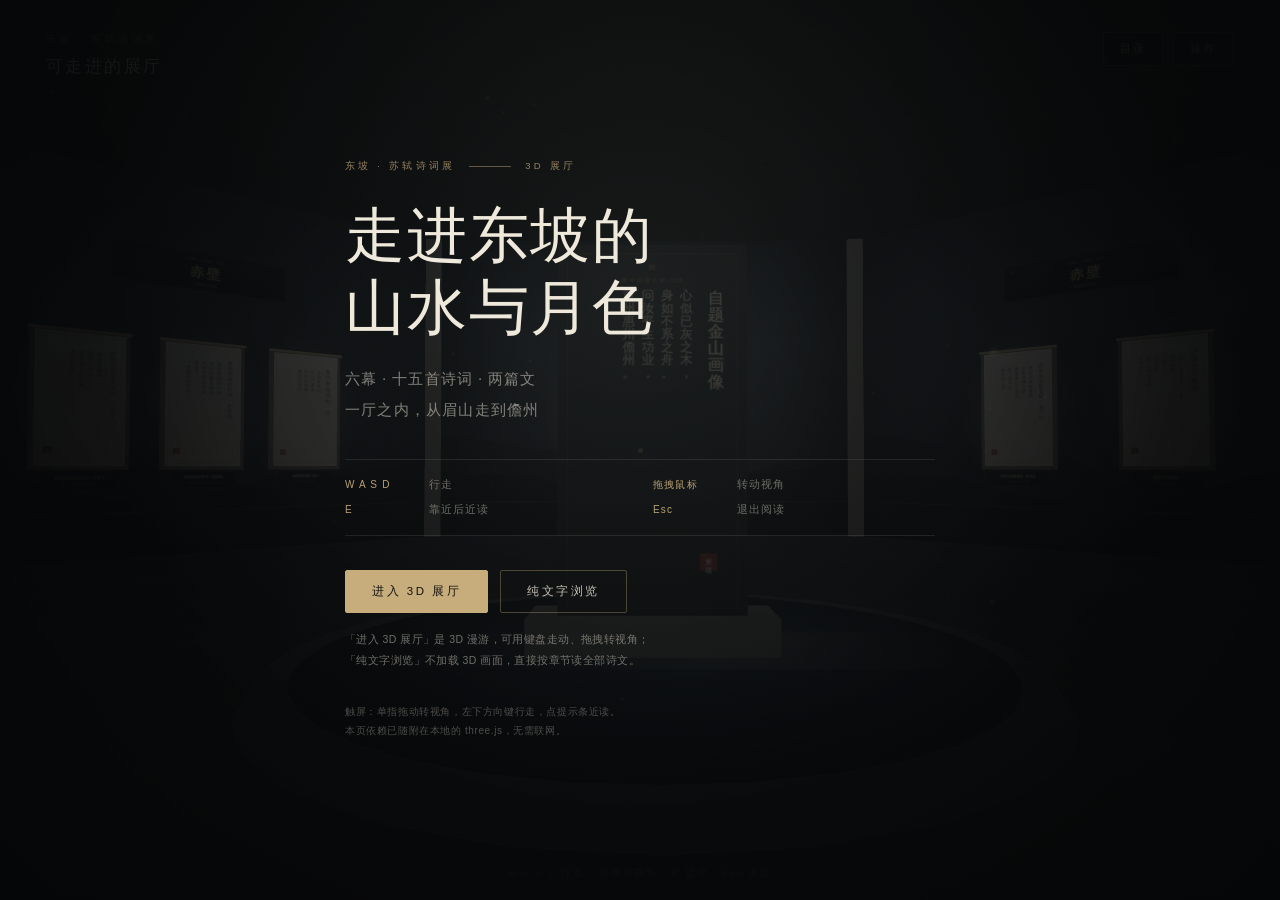
==== 3d/index.html @ 2c16af74 "新增 3D 展厅：3d/ 目录" ====
<!doctype html>
<html lang="zh-CN">
<head>
<meta charset="utf-8">
<meta name="viewport" content="width=device-width, initial-scale=1, viewport-fit=cover">
<title>东坡 · 苏轼诗词展 · 3D 展厅</title>
<meta name="description" content="东坡 · 苏轼诗词展的可走进 3D 展厅：六幕、十五首诗词与两篇文，环绕一室，可行走、可近读。">
<meta name="theme-color" content="#090a0b">
<link rel="stylesheet" href="hall.css">
</head>
<body>
<canvas id="hall" aria-label="东坡诗词 3D 展厅"></canvas>

<div class="vignette" aria-hidden="true"></div>
<div class="grain" aria-hidden="true"></div>

<header class="hud">
  <div class="brand">
    <p class="brand-kicker">东坡 · 苏轼诗词展</p>
    <h1 class="brand-title">可走进的展厅</h1>
  </div>
  <div class="hud-actions">
    <button class="hud-btn" id="btnIndex" type="button">目录</button>
    <button class="hud-btn" id="btnHelp" type="button">操作</button>
  </div>
</header>

<div class="reticle" id="reticle" aria-hidden="true"></div>

<button class="prompt" id="prompt" type="button" hidden>
  <span class="prompt-body">
    <span class="prompt-title" id="promptTitle">—</span>
    <span class="prompt-meta" id="promptMeta">—</span>
  </span>
  <span class="prompt-key"><b>E</b><span>近读</span></span>
</button>

<p class="hint" id="hint">W A S D 行走 · 拖拽转视角 · E 近读 · Esc 退出</p>

<div class="dpad" id="dpad" aria-hidden="true">
  <button class="dpad-btn up" data-move="forward" type="button" aria-label="前进">↑</button>
  <button class="dpad-btn left" data-move="left" type="button" aria-label="左移">←</button>
  <button class="dpad-btn down" data-move="back" type="button" aria-label="后退">↓</button>
  <button class="dpad-btn right" data-move="right" type="button" aria-label="右移">→</button>
</div>

<p class="fallback-tip" id="fallbackTip" hidden>当前浏览器未能启用 WebGL。可以先用「平面阅读」浏览全部展品。</p>

<!-- 入口 -->
<div class="start" id="start">
  <div class="start-inner">
    <p class="start-kicker">东坡 · 苏轼诗词展 <i></i> 3D 展厅</p>
    <h1 class="start-title">走进东坡的<br>山水与月色</h1>
    <p class="start-sub">六幕 · 十五首诗词 · 两篇文<br>一厅之内，从眉山走到儋州</p>
    <ul class="start-keys">
      <li><b>W A S D</b><span>行走</span></li>
      <li><b>拖拽鼠标</b><span>转动视角</span></li>
      <li><b>E</b><span>靠近后近读</span></li>
      <li><b>Esc</b><span>退出阅读</span></li>
    </ul>
    <div class="start-actions">
      <button class="btn btn-solid" id="btnEnter" type="button">进入 3D 展厅</button>
      <button class="btn" id="btnFlat" type="button">纯文字浏览</button>
    </div>
    <p class="start-choose">「进入 3D 展厅」是 3D 漫游，可用键盘走动、拖拽转视角；<br>「纯文字浏览」不加载 3D 画面，直接按章节读全部诗文。</p>
    <p class="start-note">触屏：单指拖动转视角，左下方向键行走，点提示条近读。<br>本页依赖已随附在本地的 three.js，无需联网。</p>
  </div>
</div>

<!-- 纯文字浏览（无 3D） -->
<section class="flat" id="flat" aria-hidden="true">
  <div class="flat-inner">
    <header class="flat-head">
      <div>
        <p class="flat-kicker">东坡 · 苏轼诗词展</p>
        <h1 class="flat-title">纯文字浏览</h1>
      </div>
      <button class="btn btn-solid" id="btnEnter3D" type="button">进入 3D 展厅</button>
    </header>
    <div class="flat-grid">
      <nav class="flat-nav" id="flatNav" aria-label="展品目录"></nav>
      <article class="flat-article" id="flatArticle"></article>
    </div>
  </div>
</section>

<!-- 近读 -->
<div class="reader" id="reader" role="dialog" aria-modal="true" aria-hidden="true" aria-labelledby="readerTitle">
  <div class="reader-card">
    <button class="reader-close" id="btnCloseReader" type="button" aria-label="关闭阅读">×</button>
    <p class="reader-kicker" id="readerKicker"></p>
    <h2 class="reader-title" id="readerTitle"></h2>
    <div class="reader-verse" id="readerVerse"></div>
    <p class="reader-note" id="readerNote"></p>
    <div class="reader-foot">
      <span class="reader-seal" aria-hidden="true">東坡</span>
      <button class="btn btn-ghost" id="btnBack" type="button">返回展厅 · Esc</button>
    </div>
  </div>
</div>

<!-- 目录 / 平面阅读 -->
<div class="drawer" id="drawer" aria-hidden="true">
  <div class="drawer-panel" role="dialog" aria-modal="true" aria-label="展览目录">
    <div class="drawer-head">
      <p>展览目录 <span>六幕 · 十七件</span></p>
      <button class="drawer-close" id="btnCloseIndex" type="button" aria-label="关闭目录">×</button>
    </div>
    <div class="drawer-body" id="drawerBody"></div>
    <p class="drawer-foot">点击展品，会走到它面前并展开全文。仅浏览文字也可用此目录。</p>
  </div>
</div>

<!-- 操作说明 -->
<div class="help" id="help" aria-hidden="true">
  <div class="help-card" role="dialog" aria-modal="true" aria-label="操作说明">
    <div class="help-head">
      <p>漫游方式</p>
      <button class="drawer-close" id="btnCloseHelp" type="button" aria-label="关闭说明">×</button>
    </div>
    <dl class="help-list">
      <dt>W / A / S / D</dt><dd>前后左右行走，按住 Shift 走快一些</dd>
      <dt>↑ / ↓ / ← / →</dt><dd>同样可以行走</dd>
      <dt>拖拽画面</dt><dd>转动视角；点击画面可近距离阅读</dd>
      <dt>E</dt><dd>靠近展品、出现提示时，展开全文</dd>
      <dt>Esc</dt><dd>退出阅读 / 关闭面板</dd>
      <dt>目录</dt><dd>随时跳到任意展品，或只读文字</dd>
    </dl>
    <p class="help-note">展厅中央的碑，是《自题金山画像》。四周八面墙，依次是序章、湖山、赤壁、庐山、岭南。</p>
  </div>
</div>

<script src="vendor/three.min.js"></script>
<script src="data.js"></script>
<script src="hall.js"></script>
</body>
</html>
---- 3d/hall.css ----
/* 东坡 · 苏轼诗词展 · 3D 展厅 */
:root{
  --bg:#090a0b;
  --paper:#eae4d7;
  --gold:#c7ac7c;
  --seal:#a83a2c;
  --dim:rgba(234,228,215,.58);
  --faint:rgba(234,228,215,.32);
  --font-serif:"Songti SC","STSong","Noto Serif CJK SC","Source Han Serif SC","Source Han Serif CN","SimSun",serif;
  --font-sans:"PingFang SC","Hiragino Sans GB","Microsoft YaHei","Helvetica Neue",sans-serif;
  --ease:cubic-bezier(.22,.68,.18,1);
}
*,*::before,*::after{box-sizing:border-box;}
html,body{height:100%;}
body{
  margin:0;overflow:hidden;background:var(--bg);color:var(--paper);
  font-family:var(--font-serif);
  -webkit-font-smoothing:antialiased;
  -webkit-text-size-adjust:100%;
}
button{font:inherit;color:inherit;background:none;border:0;padding:0;cursor:pointer;}
:focus-visible{outline:1px solid var(--gold);outline-offset:4px;}

#hall{position:fixed;inset:0;width:100%;height:100%;display:block;touch-action:none;cursor:grab;}
#hall.grabbing{cursor:grabbing;}

.vignette{
  position:fixed;inset:0;pointer-events:none;z-index:2;
  background:radial-gradient(ellipse at 50% 45%, transparent 38%, rgba(0,0,0,.42) 82%, rgba(0,0,0,.66) 100%);
}
.grain{
  position:fixed;inset:0;pointer-events:none;z-index:3;opacity:.035;
  background-image:url("data:image/svg+xml,%3Csvg xmlns='http://www.w3.org/2000/svg' width='240' height='240'%3E%3Cfilter id='n'%3E%3CfeTurbulence type='fractalNoise' baseFrequency='.85' numOctaves='3' stitchTiles='stitch'/%3E%3C/filter%3E%3Crect width='240' height='240' filter='url(%23n)'/%3E%3C/svg%3E");
}

/* ---------- 顶栏 ---------- */
.hud{
  position:fixed;left:0;right:0;top:0;z-index:10;
  display:flex;align-items:flex-start;justify-content:space-between;
  padding:clamp(16px,3vw,32px) clamp(18px,3.6vw,46px);
  pointer-events:none;
}
.brand-kicker{
  margin:0 0 8px;font-family:var(--font-sans);font-size:10px;
  letter-spacing:.34em;color:rgba(234,228,215,.42);
}
.brand-title{
  margin:0;font-weight:400;font-size:clamp(15px,1.35vw,19px);
  letter-spacing:.14em;color:rgba(234,228,215,.86);
}
.hud-actions{display:flex;gap:10px;}
.hud-btn{
  pointer-events:auto;
  padding:9px 16px;border:1px solid rgba(199,172,124,.26);border-radius:2px;
  font-family:var(--font-sans);font-size:10.5px;letter-spacing:.22em;
  color:rgba(199,172,124,.9);background:rgba(9,10,11,.52);
  transition:border-color .3s,background .3s,color .3s;
}
.hud-btn:hover{border-color:rgba(199,172,124,.62);background:rgba(199,172,124,.08);color:#e3cfa6;}

/* ---------- 准星 / 提示 ---------- */
.reticle{
  position:fixed;left:50%;top:50%;width:5px;height:5px;margin:-2.5px 0 0 -2.5px;
  border-radius:50%;background:rgba(199,172,124,.55);z-index:9;pointer-events:none;
  transition:width .3s var(--ease),height .3s var(--ease),margin .3s var(--ease),background .3s;
}
.reticle.active{
  width:24px;height:24px;margin:-12px 0 0 -12px;background:transparent;
  border:1px solid rgba(199,172,124,.7);
}
.prompt{
  position:fixed;left:50%;bottom:clamp(26px,6vh,62px);z-index:9;
  display:flex;align-items:center;gap:18px;max-width:min(92vw,540px);
  padding:12px 14px 12px 18px;text-align:left;border:1px solid rgba(199,172,124,.24);
  background:rgba(9,11,12,.84);border-radius:2px;
  opacity:0;transform:translate(-50%,12px);pointer-events:none;
  transition:opacity .35s var(--ease),transform .35s var(--ease),border-color .3s;
}
.prompt.show{opacity:1;transform:translate(-50%,0);pointer-events:auto;}
.prompt:hover{border-color:rgba(199,172,124,.5);}
.prompt-body{display:flex;flex-direction:column;gap:5px;min-width:0;}
.prompt-title{
  font-size:15px;letter-spacing:.06em;white-space:nowrap;
  overflow:hidden;text-overflow:ellipsis;color:rgba(240,234,221,.92);
}
.prompt-meta{
  font-family:var(--font-sans);font-size:9.5px;letter-spacing:.2em;
  color:rgba(199,172,124,.62);
}
.prompt-key{
  display:flex;align-items:center;gap:7px;flex:none;
  padding-left:14px;border-left:1px solid rgba(199,172,124,.2);
}
.prompt-key b{
  display:grid;place-items:center;width:24px;height:24px;
  border:1px solid rgba(199,172,124,.46);color:rgba(199,172,124,.95);
  font-family:var(--font-sans);font-size:11px;font-weight:400;
}
.prompt-key span{
  font-family:var(--font-sans);font-size:9.5px;letter-spacing:.14em;
  color:rgba(234,228,215,.42);
}
.hint{
  position:fixed;left:50%;bottom:20px;z-index:9;margin:0;
  transform:translateX(-50%);white-space:nowrap;pointer-events:none;
  font-family:var(--font-sans);font-size:9.5px;letter-spacing:.2em;
  color:rgba(234,228,215,.3);transition:opacity 1s;
}
.hint.fade{opacity:0;}
.fallback-tip{
  position:fixed;left:50%;top:86px;z-index:12;margin:0;
  transform:translateX(-50%);max-width:88vw;padding:10px 18px;text-align:center;
  font-family:var(--font-sans);font-size:11.5px;line-height:1.7;
  border:1px solid rgba(199,172,124,.3);background:rgba(9,11,12,.92);
  color:rgba(234,228,215,.8);
}

/* ---------- 触屏方向键 ---------- */
.dpad{display:none;}
body.touch .dpad{
  position:fixed;left:18px;bottom:22px;z-index:11;
  width:148px;height:148px;
  display:grid;grid-template-columns:repeat(3,1fr);grid-template-rows:repeat(3,1fr);gap:6px;
}
.dpad-btn{
  display:grid;place-items:center;border:1px solid rgba(199,172,124,.28);border-radius:2px;
  background:rgba(9,11,12,.55);color:rgba(199,172,124,.82);
  font-size:16px;touch-action:none;-webkit-user-select:none;user-select:none;
}
.dpad-btn.up{grid-area:1/2;}
.dpad-btn.left{grid-area:2/1;}
.dpad-btn.down{grid-area:3/2;}
.dpad-btn.right{grid-area:2/3;}
.dpad-btn.pressed{background:rgba(199,172,124,.2);color:#f0dfba;}
body.touch .hint{display:none;}

/* ---------- 入口 ---------- */
.start{
  position:fixed;inset:0;z-index:20;display:grid;place-items:center;padding:34px 22px;
  background:radial-gradient(ellipse at 50% 34%, rgba(20,25,27,.74) 0%, rgba(7,8,9,.93) 60%, #050607 100%);
  overflow:auto;transition:opacity .8s ease,visibility .8s;
}
.start.gone{opacity:0;visibility:hidden;pointer-events:none;}
.start-inner{width:100%;max-width:590px;}
.start-kicker{
  display:flex;align-items:center;gap:14px;margin:0 0 clamp(16px,3vh,28px);
  font-family:var(--font-sans);font-size:9.5px;letter-spacing:.34em;
  color:rgba(199,172,124,.72);
}
.start-kicker i{display:block;width:42px;height:1px;background:rgba(199,172,124,.45);}
.start-title{
  margin:0 0 20px;font-weight:400;font-size:clamp(34px,6vw,60px);
  line-height:1.2;letter-spacing:.03em;color:#efe9dc;
}
.start-sub{
  margin:0 0 clamp(22px,4vh,34px);font-size:clamp(12.5px,1.4vw,15px);
  line-height:2.05;letter-spacing:.08em;color:rgba(234,228,215,.52);
}
.start-keys{
  display:grid;grid-template-columns:1fr 1fr;gap:11px 26px;
  margin:0 0 clamp(24px,4vh,34px);padding:18px 0;list-style:none;
  border-top:1px solid rgba(234,228,215,.1);border-bottom:1px solid rgba(234,228,215,.1);
}
.start-keys li{display:flex;align-items:baseline;gap:12px;font-size:11.5px;color:rgba(234,228,215,.7);}
.start-keys b{
  min-width:72px;font-family:var(--font-sans);font-weight:400;font-size:10px;
  letter-spacing:.12em;color:rgba(199,172,124,.92);
}
.start-keys span{font-family:var(--font-sans);font-size:10.5px;letter-spacing:.1em;color:rgba(234,228,215,.42);}
.start-actions{display:flex;flex-wrap:wrap;gap:12px;}
.start-choose{
  margin:16px 0 0;font-family:var(--font-sans);
  font-size:10.5px;line-height:1.95;letter-spacing:.04em;color:rgba(234,228,215,.45);
}
.start-note{
  margin:clamp(22px,4vh,32px) 0 0;font-family:var(--font-sans);
  font-size:10px;line-height:1.9;letter-spacing:.06em;color:rgba(234,228,215,.3);
}
.btn{
  padding:13px 26px;border:1px solid rgba(199,172,124,.34);border-radius:2px;
  font-family:var(--font-sans);font-size:11.5px;letter-spacing:.22em;
  color:rgba(234,228,215,.82);background:transparent;
  transition:background .3s,color .3s,border-color .3s;
}
.btn:hover{border-color:rgba(199,172,124,.8);color:#f2e9d6;}
.btn-solid{background:var(--gold);border-color:var(--gold);color:#15130f;}
.btn-solid:hover{background:#d9c092;border-color:#d9c092;color:#15130f;}
.btn-ghost{padding:9px 16px;font-size:10.5px;}

/* ---------- 近读 ---------- */
.reader{
  position:fixed;inset:0;z-index:24;display:flex;align-items:center;justify-content:center;
  padding:clamp(12px,4vh,52px) clamp(12px,4vw,32px);
  background:rgba(5,6,7,.8);opacity:0;visibility:hidden;overflow:hidden;
  transition:opacity .45s ease,visibility .45s;
}
.reader.open{opacity:1;visibility:visible;}
.reader-card{
  position:relative;width:min(780px,100%);max-height:88vh;overflow-y:auto;overscroll-behavior:contain;
  padding:clamp(30px,5vw,54px) clamp(24px,5vw,60px) clamp(24px,4vw,38px);
  color:#201f1b;
  background:radial-gradient(120% 80% at 50% 0%, #f4edde, #eae2d0 55%, #ded4c0);
  border:1px solid rgba(120,95,60,.26);
  box-shadow:0 30px 90px rgba(0,0,0,.62);
  transform:translateY(14px);transition:transform .5s var(--ease);
  scrollbar-width:thin;scrollbar-color:rgba(90,75,52,.35) transparent;
}
.reader.open .reader-card{transform:translateY(0);}
.reader-card::-webkit-scrollbar{width:8px;}
.reader-card::-webkit-scrollbar-thumb{background:rgba(90,75,52,.28);border-radius:4px;}
.reader-close{
  position:absolute;top:10px;right:12px;width:38px;height:38px;
  font-size:24px;line-height:1;color:rgba(40,36,28,.5);transition:color .25s;
}
.reader-close:hover{color:var(--seal);}
.reader-kicker{
  margin:0 0 14px;font-family:var(--font-sans);font-size:9.5px;
  letter-spacing:.26em;color:#8a785a;
}
.reader-title{
  margin:0 0 clamp(20px,3vh,30px);font-weight:400;
  font-size:clamp(24px,3.2vw,34px);line-height:1.36;letter-spacing:.06em;
}
.reader-title small{
  display:block;margin-top:10px;font-family:var(--font-sans);
  font-size:.4em;letter-spacing:.24em;color:#8a785a;
}
.reader-verse p{
  margin:0 0 .55em;text-align:center;letter-spacing:.05em;
  font-size:clamp(16px,1.55vw,20px);line-height:2;
}
.reader-verse p:empty{height:.85em;margin:0;}
.reader-verse.is-prose p{
  margin:0 0 1em;text-align:justify;text-indent:2em;letter-spacing:.02em;
  font-size:clamp(14px,1.32vw,16.5px);line-height:2.06;
}
.reader-note{
  margin:clamp(22px,3.4vh,32px) 0 0;padding-top:18px;
  border-top:1px solid rgba(60,50,34,.16);
  font-size:12.5px;line-height:2;color:#5d5648;letter-spacing:.02em;
}
.reader-foot{display:flex;align-items:center;justify-content:space-between;gap:16px;margin-top:24px;}
.reader-seal{
  display:inline-grid;place-items:center;width:38px;height:38px;padding:3px;
  background:var(--seal);color:#f4e8d6;font-size:13px;line-height:1.05;
  letter-spacing:.06em;writing-mode:vertical-rl;
  box-shadow:inset 0 0 0 1px rgba(255,240,214,.25);
}
.reader-foot .btn{border-color:rgba(60,50,34,.3);color:#4a4335;}
.reader-foot .btn:hover{border-color:var(--seal);color:var(--seal);}

/* ---------- 目录 ---------- */
.drawer{
  position:fixed;inset:0;z-index:26;background:rgba(4,5,6,.55);
  opacity:0;visibility:hidden;transition:opacity .35s,visibility .35s;
}
.drawer.open{opacity:1;visibility:visible;}
.drawer-panel{
  position:absolute;top:0;right:0;bottom:0;width:min(420px,100%);
  display:flex;flex-direction:column;
  background:#0c0e10;border-left:1px solid rgba(199,172,124,.18);
  box-shadow:-30px 0 80px rgba(0,0,0,.5);
  transform:translateX(26px);transition:transform .45s var(--ease);
}
.drawer.open .drawer-panel{transform:none;}
.drawer-head{
  display:flex;align-items:center;justify-content:space-between;
  padding:24px 22px 16px;border-bottom:1px solid rgba(234,228,215,.1);
}
.drawer-head p{margin:0;font-size:15px;letter-spacing:.14em;color:rgba(234,228,215,.9);}
.drawer-head p span{
  margin-left:10px;font-family:var(--font-sans);font-size:9px;
  letter-spacing:.18em;color:rgba(234,228,215,.3);
}
.drawer-close{width:34px;height:34px;font-size:22px;line-height:1;color:rgba(234,228,215,.5);}
.drawer-close:hover{color:var(--gold);}
.drawer-body{flex:1;overflow-y:auto;padding:6px 0 24px;scrollbar-width:thin;scrollbar-color:rgba(199,172,124,.22) transparent;}
.dir-chapter{
  padding:20px 22px 8px;font-family:var(--font-sans);font-size:8.5px;
  letter-spacing:.3em;color:rgba(199,172,124,.55);
}
.dir-chapter b{
  margin-right:9px;font-family:var(--font-serif);font-weight:400;
  font-size:15px;letter-spacing:.1em;color:rgba(234,228,215,.85);
}
.dir-chapter em{font-style:normal;color:rgba(234,228,215,.28);letter-spacing:.1em;}
.dir-item{
  display:flex;align-items:baseline;gap:12px;width:100%;padding:11px 22px;
  text-align:left;border-left:2px solid transparent;
  color:rgba(234,228,215,.76);transition:background .25s,border-color .25s,color .25s;
}
.dir-item:hover{background:rgba(199,172,124,.06);border-left-color:rgba(199,172,124,.55);color:#f0e8d7;}
.dir-item .no{
  min-width:18px;font-family:var(--font-sans);font-size:9.5px;
  color:rgba(199,172,124,.46);letter-spacing:.06em;
}
.dir-item .t{flex:1;font-size:13.5px;letter-spacing:.04em;}
.dir-item .y{font-family:var(--font-sans);font-size:9.5px;color:rgba(234,228,215,.28);}
.drawer-foot{
  margin:0;padding:15px 22px;border-top:1px solid rgba(234,228,215,.08);
  font-family:var(--font-sans);font-size:9.5px;line-height:1.8;
  letter-spacing:.06em;color:rgba(234,228,215,.3);
}

/* ---------- 操作说明 ---------- */
.help{
  position:fixed;inset:0;z-index:27;display:grid;place-items:center;padding:24px;
  background:rgba(4,5,6,.72);opacity:0;visibility:hidden;transition:.3s;
}
.help.open{opacity:1;visibility:visible;}
.help-card{
  width:min(520px,100%);max-height:86vh;overflow:auto;padding:24px 26px 28px;
  background:#0e1012;border:1px solid rgba(199,172,124,.22);
}
.help-head{display:flex;align-items:center;justify-content:space-between;margin-bottom:18px;}
.help-head p{margin:0;font-size:14px;letter-spacing:.2em;color:rgba(234,228,215,.9);}
.help-list{display:grid;grid-template-columns:auto 1fr;gap:12px 20px;margin:0;}
.help-list dt{
  white-space:nowrap;font-family:var(--font-sans);font-size:10px;
  letter-spacing:.08em;color:rgba(199,172,124,.85);
}
.help-list dd{margin:0;font-size:12.5px;line-height:1.7;color:rgba(234,228,215,.58);}
.help-note{
  margin:22px 0 0;padding-top:16px;border-top:1px solid rgba(234,228,215,.1);
  font-size:11.5px;line-height:1.9;color:rgba(234,228,215,.4);
}

/* ---------- 纯文字浏览（无 3D） ---------- */
.flat{
  position:fixed;inset:0;z-index:16;display:none;overflow-y:auto;overscroll-behavior:contain;
  background:
    radial-gradient(90% 55% at 50% 0%, rgba(26,30,32,.92), transparent 72%),
    radial-gradient(70% 50% at 82% 102%, rgba(34,28,21,.6), transparent 70%),
    #070809;
  scrollbar-width:thin;scrollbar-color:rgba(199,172,124,.24) transparent;
}
body.is-flat .flat{display:block;}
body.is-flat #hall,
body.is-flat .hud,
body.is-flat .reticle,
body.is-flat .prompt,
body.is-flat .hint,
body.is-flat .dpad,
body.is-flat .vignette,
body.is-flat .start{display:none;}
.flat-inner{width:min(1180px,100%);margin:0 auto;padding:clamp(26px,5vh,54px) clamp(18px,4vw,48px) 76px;}
.flat-head{
  display:flex;align-items:flex-end;justify-content:space-between;gap:20px;
  padding-bottom:18px;margin-bottom:clamp(22px,4vh,40px);
  border-bottom:1px solid rgba(199,172,124,.2);
}
.flat-kicker{
  margin:0 0 8px;font-family:var(--font-sans);font-size:9.5px;
  letter-spacing:.34em;color:rgba(234,228,215,.4);
}
.flat-title{
  margin:0;font-weight:400;font-size:clamp(20px,2.4vw,28px);
  letter-spacing:.14em;color:rgba(240,234,221,.9);
}
.flat-grid{
  display:grid;grid-template-columns:minmax(190px,240px) minmax(0,1fr);
  gap:clamp(24px,4vw,56px);align-items:start;
}
.flat-nav{
  position:sticky;top:clamp(16px,4vh,38px);max-height:calc(100vh - 110px);
  overflow-y:auto;padding-right:6px;
  scrollbar-width:thin;scrollbar-color:rgba(199,172,124,.22) transparent;
}
.flat-chapter{margin:0 0 16px;}
.flat-chapter b{
  display:block;font-weight:400;font-size:11px;letter-spacing:.28em;
  color:rgba(199,172,124,.78);
}
.flat-chapter em{
  display:block;margin-top:4px;font-style:normal;font-family:var(--font-sans);
  font-size:9px;letter-spacing:.1em;color:rgba(234,228,215,.26);
}
.flat-link{
  display:flex;align-items:baseline;gap:10px;width:100%;padding:7px 0;text-align:left;
  font-size:12.5px;line-height:1.6;letter-spacing:.03em;color:rgba(234,228,215,.6);
  transition:color .25s;
}
.flat-link i{
  margin-left:auto;font-style:normal;font-family:var(--font-sans);
  font-size:9px;letter-spacing:.1em;color:rgba(199,172,124,.42);
}
.flat-link:hover{color:#e8dcc0;}
.flat-link.active{color:#f0dfba;}
.flat-link.active i{color:var(--gold);}
.flat-article{
  min-width:0;padding:clamp(26px,4vw,48px) clamp(22px,4vw,56px);
  color:#201f1b;
  background:radial-gradient(120% 80% at 50% 0%, #f4edde, #eae2d0 55%, #ded4c0);
  border:1px solid rgba(120,95,60,.24);
  box-shadow:0 24px 70px rgba(0,0,0,.5);
}
.fa-kicker{
  margin:0 0 14px;font-family:var(--font-sans);font-size:9.5px;
  letter-spacing:.26em;color:#8a785a;
}
.fa-title{
  margin:0 0 8px;font-weight:400;font-size:clamp(24px,3.2vw,34px);
  line-height:1.36;letter-spacing:.06em;
}
.fa-title small{
  display:block;margin-top:8px;font-family:var(--font-sans);
  font-size:.42em;letter-spacing:.24em;color:#8a785a;
}
.fa-meta{
  margin:0 0 clamp(22px,3.4vh,32px);padding-bottom:16px;
  border-bottom:1px solid rgba(60,50,34,.16);
  font-family:var(--font-sans);font-size:10px;letter-spacing:.16em;color:#8f8069;
}
.fa-body p{
  margin:0 0 .55em;text-align:center;letter-spacing:.05em;
  font-size:clamp(16px,1.55vw,20px);line-height:2;
}
.fa-body.is-prose p{
  margin:0 0 1em;text-align:justify;text-indent:2em;letter-spacing:.02em;
  font-size:clamp(14px,1.32vw,16.5px);line-height:2.06;
}
.fa-note{
  margin:clamp(22px,3.4vh,32px) 0 0;padding-top:18px;
  border-top:1px solid rgba(60,50,34,.16);
  font-size:12.5px;line-height:2;color:#5d5648;letter-spacing:.02em;
}

body.reading #hall{cursor:default;}

/* 触屏：提示条上移，避开左下角方向键 */
body.touch .prompt{bottom:190px;}

@media (max-width:720px){
  .brand-title{font-size:14px;}
  .hud-btn{padding:8px 12px;letter-spacing:.16em;}
  .start-keys{grid-template-columns:1fr;gap:9px;}
  .start-keys b{min-width:86px;}
  .reader-card{max-height:84vh;}
  .reader-foot{flex-direction:column-reverse;align-items:flex-start;}
  .reader-foot .btn{width:100%;text-align:center;}
  .prompt{gap:12px;padding:10px 12px 10px 14px;bottom:18px;}
  .prompt-title{font-size:13.5px;}
  .prompt-key{padding-left:10px;}
  .flat-inner{padding:20px 16px 56px;}
  .flat-head{flex-direction:column;align-items:flex-start;gap:14px;}
  .flat-grid{grid-template-columns:1fr;gap:18px;}
  .flat-nav{position:static;max-height:32vh;padding-bottom:10px;border-bottom:1px solid rgba(199,172,124,.16);}
  .flat-article{padding:24px 20px;}
}
@media (prefers-reduced-motion:reduce){
  *{transition-duration:.01ms !important;animation-duration:.01ms !important;}
}
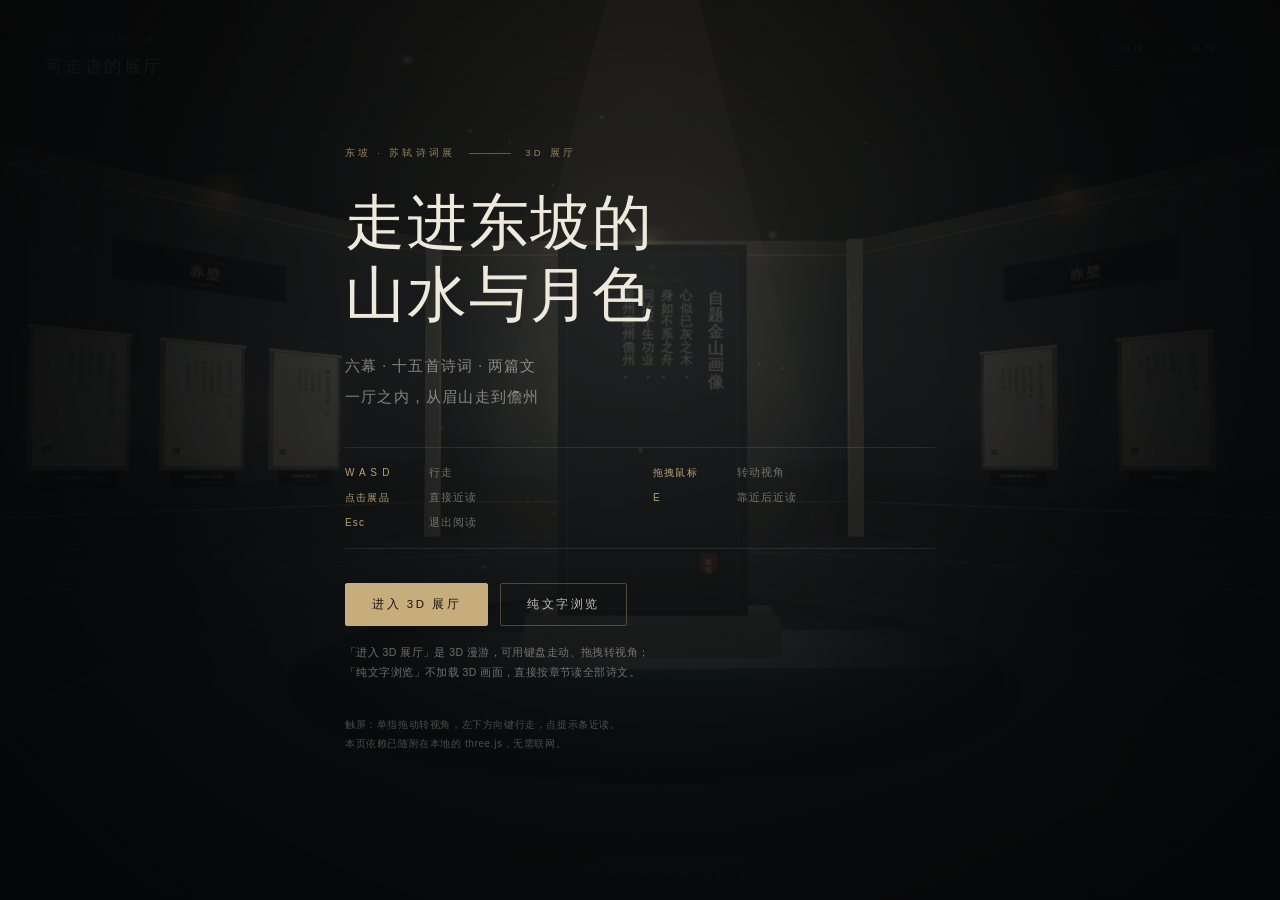
==== commit 7cfba7ef: "3D 展厅改版：更新 index.html / hall.css / hall.js" ====
--- a/3d/index.html
+++ b/3d/index.html
@@ -35,7 +35,7 @@
   <span class="prompt-key"><b>E</b><span>近读</span></span>
 </button>
 
-<p class="hint" id="hint">W A S D 行走 · 拖拽转视角 · E 近读 · Esc 退出</p>
+<p class="hint" id="hint">W A S D 行走 · 点击展品近读 · 拖拽转视角 · Esc 退出</p>
 
 <div class="dpad" id="dpad" aria-hidden="true">
   <button class="dpad-btn up" data-move="forward" type="button" aria-label="前进">↑</button>
@@ -55,6 +55,7 @@
     <ul class="start-keys">
       <li><b>W A S D</b><span>行走</span></li>
       <li><b>拖拽鼠标</b><span>转动视角</span></li>
+      <li><b>点击展品</b><span>直接近读</span></li>
       <li><b>E</b><span>靠近后近读</span></li>
       <li><b>Esc</b><span>退出阅读</span></li>
     </ul>
@@ -121,8 +122,9 @@
     <dl class="help-list">
       <dt>W / A / S / D</dt><dd>前后左右行走，按住 Shift 走快一些</dd>
       <dt>↑ / ↓ / ← / →</dt><dd>同样可以行走</dd>
-      <dt>拖拽画面</dt><dd>转动视角；点击画面可近距离阅读</dd>
-      <dt>E</dt><dd>靠近展品、出现提示时，展开全文</dd>
+      <dt>拖拽画面</dt><dd>转动视角</dd>
+      <dt>点击展品</dt><dd>任意距离都能直接近读（整件展品都可点）</dd>
+      <dt>E</dt><dd>走近、出现提示时，也可展开全文</dd>
       <dt>Esc</dt><dd>退出阅读 / 关闭面板</dd>
       <dt>目录</dt><dd>随时跳到任意展品，或只读文字</dd>
     </dl>
--- a/3d/hall.css
+++ b/3d/hall.css
@@ -23,10 +23,11 @@
 
 #hall{position:fixed;inset:0;width:100%;height:100%;display:block;touch-action:none;cursor:grab;}
 #hall.grabbing{cursor:grabbing;}
+#hall.pickable{cursor:pointer;}
 
 .vignette{
   position:fixed;inset:0;pointer-events:none;z-index:2;
-  background:radial-gradient(ellipse at 50% 45%, transparent 38%, rgba(0,0,0,.42) 82%, rgba(0,0,0,.66) 100%);
+  background:radial-gradient(ellipse at 50% 45%, transparent 46%, rgba(0,0,0,.3) 84%, rgba(0,0,0,.48) 100%);
 }
 .grain{
   position:fixed;inset:0;pointer-events:none;z-index:3;opacity:.035;
